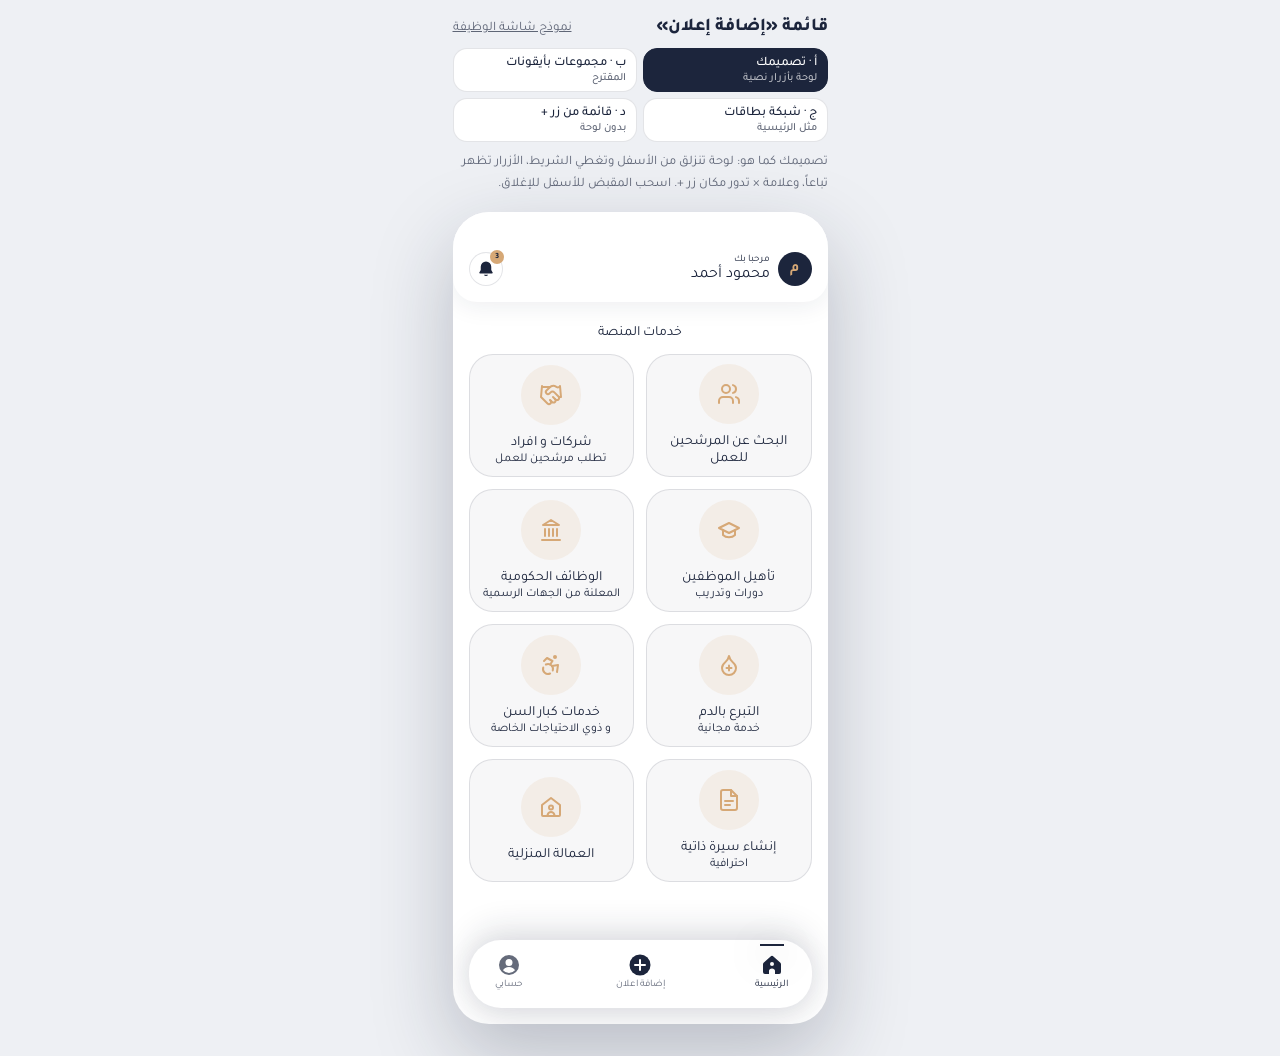
==== add-ad.html @ 14fb3308 "Add animated 'add ad' menu prototype with four variants Home screen with the services grid; tapping " ====
<!doctype html>
<html lang="ar" dir="rtl">
<head>
<meta charset="utf-8">
<meta name="viewport" content="width=device-width, initial-scale=1">
<title>قائمة إضافة إعلان</title>
<link rel="preconnect" href="https://fonts.googleapis.com">
<link rel="preconnect" href="https://fonts.gstatic.com" crossorigin>
<link href="https://fonts.googleapis.com/css2?family=Tajawal:wght@400;500;700;800&display=swap" rel="stylesheet">
<link rel="stylesheet" href="add-ad.css">
</head>
<body>

<section class="demo" aria-label="اختيار شكل القائمة">
  <div class="demo-top">
    <h1>قائمة «إضافة إعلان»</h1>
    <a href="index.html">نموذج شاشة الوظيفة</a>
  </div>
  <div class="variants" id="variants">
    <button type="button" data-v="a" class="on">أ · تصميمك<small>لوحة بأزرار نصية</small></button>
    <button type="button" data-v="b">ب · مجموعات بأيقونات<small>المقترح</small></button>
    <button type="button" data-v="c">ج · شبكة بطاقات<small>مثل الرئيسية</small></button>
    <button type="button" data-v="d">د · قائمة من زر +<small>بدون لوحة</small></button>
  </div>
  <p class="demo-desc" id="desc"></p>
</section>

<main class="phone" id="phone">

  <div class="home">
    <h2 class="services-title">خدمات المنصة</h2>
    <div class="grid" id="services"></div>
  </div>

  <header class="top">
    <div class="hello">
      <div class="avatar" aria-hidden="true">م</div>
      <div>
        <small>مرحبا بك</small>
        <strong>محمود أحمد</strong>
      </div>
    </div>
    <button type="button" class="bell" aria-label="الإشعارات، 3 جديدة">
      <svg width="18" height="18" viewBox="0 0 24 24" fill="#1C253C" aria-hidden="true"><path d="M12 2a7 7 0 0 0-7 7v4.2l-1.7 3.1A1 1 0 0 0 4.2 18h15.6a1 1 0 0 0 .9-1.7L19 13.2V9a7 7 0 0 0-7-7zm-2.8 17.5a3 3 0 0 0 5.6 0z"/></svg>
      <span class="badge">3</span>
    </button>
  </header>

  <div class="overlay" id="overlay"></div>

  <nav class="nav" aria-label="التنقل الرئيسي">
    <span class="indicator" id="indicator"></span>
    <button type="button">
      <svg width="24" height="24" viewBox="0 0 24 24" fill="currentColor" aria-hidden="true"><path d="M12 2a10 10 0 1 0 0 20 10 10 0 0 0 0-20zm0 4a3.5 3.5 0 1 1 0 7 3.5 3.5 0 0 1 0-7zm0 14a8 8 0 0 1-6-2.7c.9-1.9 3.2-3.3 6-3.3s5.1 1.4 6 3.3A8 8 0 0 1 12 20z"/></svg>
      حسابي
    </button>
    <button type="button" id="add-btn" aria-haspopup="dialog" aria-expanded="false">
      <svg class="plus" width="24" height="24" viewBox="0 0 24 24" aria-hidden="true"><circle cx="12" cy="12" r="10.5" fill="#1C253C"/><path d="M12 7v10M7 12h10" stroke="#FFFFFF" stroke-width="2" stroke-linecap="round"/></svg>
      إضافة اعلان
    </button>
    <button type="button" class="on" id="home-btn">
      <svg width="24" height="24" viewBox="0 0 24 24" fill="currentColor" aria-hidden="true"><path d="M10.6 3.4a2 2 0 0 1 2.8 0l7 6.4c.4.4.6.9.6 1.4V19a2 2 0 0 1-2 2h-4v-3.2c0-1.3-1.3-2.3-3-2.3s-3 1-3 2.3V21H5a2 2 0 0 1-2-2v-7.8c0-.5.2-1 .6-1.4zM12 9a2 2 0 1 0 0 4 2 2 0 0 0 0-4z"/></svg>
      الرئيسية
    </button>
  </nav>

  <div id="menus"></div>

  <div class="toast" id="toast" role="status" aria-live="polite"></div>
</main>

<script src="add-ad.js"></script>
</body>
</html>
---- add-ad.css ----
:root {
  --navy: #1C253C;
  --gold: #D6A876;
  --muted: rgba(28, 37, 60, .68);
  --line: rgba(28, 37, 60, .12);
  --tint: rgba(214, 168, 118, .13);
  --card: rgba(28, 37, 60, .035);
  --ease-out: cubic-bezier(.32, .72, 0, 1);
  --ease-spring: cubic-bezier(.34, 1.4, .64, 1);
}

* { box-sizing: border-box; }
[hidden] { display: none !important; }

body {
  margin: 0;
  min-height: 100vh;
  font-family: 'Tajawal', sans-serif;
  color: var(--navy);
  background: #EEF0F4;
  display: flex;
  flex-direction: column;
  align-items: center;
  gap: 16px;
  padding: 16px 0 32px;
}

button { font-family: inherit; color: inherit; cursor: pointer; }
h1, h2, h3, p { margin: 0; }

/* ---------- Demo controls (outside the phone) ---------- */
.demo {
  width: min(375px, 100% - 32px);
  display: flex;
  flex-direction: column;
  gap: 10px;
}
.demo-top { display: flex; justify-content: space-between; align-items: baseline; gap: 8px; }
.demo h1 { font-size: 18px; font-weight: 800; }
.demo a { font-size: 13px; color: var(--muted); }
.variants { display: grid; grid-template-columns: 1fr 1fr; gap: 6px; }
.variants button {
  min-height: 44px;
  padding: 6px 10px;
  border: 1px solid var(--line);
  border-radius: 14px;
  background: #FFFFFF;
  font-size: 13px;
  font-weight: 500;
  text-align: right;
}
.variants button.on { background: var(--navy); border-color: var(--navy); color: #FFFFFF; }
.variants small { display: block; font-size: 11px; opacity: .7; }
.demo-desc { font-size: 13px; line-height: 1.7; color: var(--muted); min-height: 44px; }

/* ---------- Phone ---------- */
.phone {
  position: relative;
  width: 375px;
  max-width: 100vw;
  height: 812px;
  background: #FFFFFF;
  overflow: hidden;
  border-radius: 36px;
  box-shadow: 0 30px 80px rgba(28, 37, 60, .25);
  isolation: isolate;
}
@media (max-width: 420px) {
  body { padding-top: 12px; }
  .phone { border-radius: 0; height: 100dvh; min-height: 640px; }
}

.home {
  position: absolute;
  inset: 0;
  overflow-y: auto;
  padding: 113px 16px 110px;
}

/* Header */
.top {
  position: absolute;
  top: 0; left: 0; right: 0;
  height: 90px;
  padding: 40px 16px 16px;
  background: #FFFFFF;
  border-radius: 0 0 24px 24px;
  box-shadow: 0 4px 24px rgba(28, 37, 60, .08);
  z-index: 3;
  display: flex;
  justify-content: space-between;
  align-items: center;
}
.hello { display: flex; align-items: center; gap: 8px; }
.avatar {
  width: 34px; height: 34px;
  border-radius: 50%;
  background: var(--navy);
  color: var(--gold);
  display: flex; align-items: center; justify-content: center;
  font-size: 15px; font-weight: 700;
}
.hello small { display: block; font-size: 10px; }
.hello strong { display: block; font-size: 16px; font-weight: 400; }
.bell {
  position: relative;
  width: 34px; height: 34px;
  padding: 0;
  border: .3px solid var(--line);
  border-radius: 24px;
  background: rgba(255, 255, 255, .12);
  display: flex; align-items: center; justify-content: center;
}
.bell .badge {
  position: absolute;
  top: -3px; right: -2px;
  width: 14px; height: 14px;
  border-radius: 200px;
  background: var(--gold);
  font-size: 8px; font-weight: 700;
  display: flex; align-items: center; justify-content: center;
}

/* Services grid */
.services-title { font-size: 14px; font-weight: 400; text-align: center; margin-bottom: 12px; }
.grid { display: grid; grid-template-columns: 1fr 1fr; gap: 12px; }
.tile {
  height: 123px;
  padding: 12px;
  border: 1px solid var(--line);
  border-radius: 24px;
  background: var(--card);
  display: flex; flex-direction: column; align-items: center; justify-content: center; gap: 10px;
  text-align: center;
}
.tile .ico {
  width: 60px; height: 60px;
  border-radius: 200px;
  background: var(--tint);
  display: flex; align-items: center; justify-content: center;
  color: var(--gold);
  flex: none;
}
.tile b { display: block; font-size: 14px; font-weight: 400; }
.tile span { display: block; font-size: 12px; }

/* Bottom nav */
.nav {
  position: absolute;
  left: 16px; right: 16px; bottom: 16px;
  height: 68px;
  padding: 8px 16px 12px;
  background: #FFFFFF;
  border-radius: 32px;
  box-shadow: 0 12px 32px rgba(28, 37, 60, .12), 0 -12px 32px rgba(28, 37, 60, .12);
  display: flex;
  direction: ltr;
  justify-content: space-between;
  align-items: center;
  z-index: 10;
}
.nav button {
  min-width: 48px; height: 48px;
  white-space: nowrap;
  padding: 0; border: 0; background: none;
  display: flex; flex-direction: column; align-items: center; justify-content: center; gap: 2px;
  font-size: 10px;
  color: var(--muted);
}
.nav button.on { color: var(--navy); }
.nav .plus { transition: transform .35s var(--ease-spring); }
.nav .indicator {
  position: absolute;
  top: 4px; left: 0;
  width: 24px; height: 2px;
  background: var(--navy);
  box-shadow: 0 8px 32px rgba(28, 37, 60, .5);
  transition: transform .35s var(--ease-out);
}

/* Toast */
.toast {
  position: absolute;
  left: 50%; top: 104px;
  transform: translate(-50%, -12px);
  opacity: 0;
  padding: 10px 16px;
  border-radius: 200px;
  background: var(--navy);
  color: #FFFFFF;
  font-size: 13px;
  white-space: nowrap;
  z-index: 30;
  pointer-events: none;
  transition: opacity .25s ease, transform .25s var(--ease-out);
}
.toast.show { opacity: 1; transform: translate(-50%, 0); }

/* ---------- Shared overlay ---------- */
.overlay {
  position: absolute;
  inset: 0;
  background: rgba(28, 37, 60, .5);
  opacity: 0;
  pointer-events: none;
  transition: opacity .3s ease;
  z-index: 8;
}
.phone.open .overlay { opacity: 1; pointer-events: auto; }

/* Menus are hidden until opened; .in triggers the enter animation */
.menu { visibility: hidden; }
.menu.in { visibility: visible; }

.item {
  opacity: 0;
  transform: translateY(14px);
  transition: opacity .2s ease, transform .2s ease;
}
.menu.in .item {
  opacity: 1;
  transform: none;
  transition: opacity .35s ease calc(120ms + var(--i) * 45ms), transform .45s var(--ease-out) calc(120ms + var(--i) * 45ms);
}

.chev { flex: none; color: var(--navy); }

/* ---------- Sheets (A, B, C) ---------- */
.sheet {
  position: absolute;
  left: 6px; right: 6px;
  background: #FFFFFF;
  z-index: 20;
  transform: translateY(105%);
  transition: transform .3s cubic-bezier(.4, 0, 1, 1), visibility 0s linear .3s;
  touch-action: none;
}
.sheet.in {
  transform: translateY(var(--drag, 0px));
  transition: transform .5s var(--ease-out), visibility 0s;
}
.sheet.dragging { transition: none; }

.handle {
  display: block;
  width: 100%;
  height: 28px;
  padding: 0; border: 0; background: none;
  cursor: grab;
}
.handle::before {
  content: "";
  display: block;
  width: 128px; height: 5px;
  margin: 12px auto 0;
  border-radius: 200px;
  background: rgba(28, 37, 60, .15);
}

/* A: your design. Full sheet over the nav, close button where the + was */
.sheet-a {
  bottom: 0;
  border-radius: 40px 40px 0 0;
  padding: 0 21px 100px;
}
.sheet-a .list { display: flex; flex-direction: column; gap: 16px; padding-top: 7px; }
.pill {
  width: 100%;
  min-height: 48px;
  padding: 10px 20px 10px 12px;
  border: 1.5px solid var(--gold);
  border-radius: 30px;
  background: #FFFFFF;
  box-shadow: 0 4px 4px rgba(28, 37, 60, .25);
  display: flex; align-items: center; justify-content: space-between; gap: 12px;
  font-size: 12px;
  line-height: 1.5;
  text-align: right;
}
.close-x {
  position: absolute;
  left: 50%; bottom: 36px;
  width: 44px; height: 44px;
  margin-left: -22px;
  padding: 0; border: 0; background: none;
  display: flex; align-items: center; justify-content: center;
  transform: rotate(-45deg);
  opacity: 0;
  transition: transform .3s ease, opacity .2s ease;
}
.sheet-a.in .close-x {
  transform: rotate(0);
  opacity: 1;
  transition: transform .45s var(--ease-spring) .1s, opacity .2s ease .1s;
}

/* B and C: floating sheet above the nav; the nav + turns into × */
.sheet-b, .sheet-c {
  bottom: 92px;
  left: 12px; right: 12px;
  border-radius: 28px;
  padding: 0 12px 12px;
  box-shadow: 0 20px 48px rgba(28, 37, 60, .25);
  max-height: calc(100% - 120px);
  overflow-y: auto;
}
.sheet-head { padding: 0 6px 10px; }
.sheet-head h2 { font-size: 16px; font-weight: 700; }
.sheet-head p { font-size: 12px; color: var(--muted); margin-top: 2px; }

/* B: grouped rows with icons */
.group-label { font-size: 11px; font-weight: 700; color: var(--muted); padding: 10px 8px 6px; }
.row {
  width: 100%;
  min-height: 60px;
  padding: 8px;
  border: 0;
  border-radius: 18px;
  background: none;
  display: flex; align-items: center; gap: 12px;
  text-align: right;
}
.row:hover, .row:focus-visible { background: var(--card); }
.row .ico {
  width: 44px; height: 44px;
  border-radius: 200px;
  background: var(--tint);
  color: var(--gold);
  display: flex; align-items: center; justify-content: center;
  flex: none;
}
.row .txt { flex: 1; min-width: 0; }
.row b { display: block; font-size: 14px; font-weight: 700; }
.row small { display: block; font-size: 12px; color: var(--muted); margin-top: 2px; }
.free {
  display: inline-block;
  margin-inline-start: 6px;
  padding: 2px 8px;
  border-radius: 200px;
  background: #E6F2EA;
  color: #1E6B3A;
  font-size: 10px;
  font-weight: 700;
  vertical-align: 2px;
}

/* C: tile grid */
.tiles { display: grid; grid-template-columns: 1fr 1fr; gap: 10px; }
.mini {
  min-height: 112px;
  padding: 12px 8px;
  border: 1px solid var(--line);
  border-radius: 20px;
  background: var(--card);
  display: flex; flex-direction: column; align-items: center; justify-content: center; gap: 8px;
  text-align: center;
}
.mini .ico {
  width: 48px; height: 48px;
  border-radius: 200px;
  background: var(--tint);
  color: var(--gold);
  display: flex; align-items: center; justify-content: center;
}
.mini b { font-size: 13px; font-weight: 700; line-height: 1.4; }
.mini small { font-size: 11px; color: var(--muted); }
.mini.wide { grid-column: 1 / -1; min-height: 64px; flex-direction: row; justify-content: flex-start; padding: 8px 12px; text-align: right; }
.mini.wide .ico { width: 44px; height: 44px; }

/* ---------- D: speed dial out of the + button ---------- */
.dial {
  position: absolute;
  left: 16px; right: 16px; bottom: 96px;
  z-index: 20;
  display: flex;
  flex-direction: column;
  align-items: center;
  gap: 10px;
  pointer-events: none;
}
.dial.in { pointer-events: auto; }
.dial .chip {
  min-height: 44px;
  max-width: 100%;
  padding: 8px 14px 8px 10px;
  border: 1.5px solid var(--gold);
  border-radius: 30px;
  background: #FFFFFF;
  box-shadow: 0 6px 16px rgba(28, 37, 60, .2);
  display: flex; align-items: center; gap: 10px;
  font-size: 13px;
  text-align: right;
  transform-origin: 50% 100%;
}
.dial .chip .ico {
  width: 30px; height: 30px;
  border-radius: 200px;
  background: var(--tint);
  color: var(--gold);
  display: flex; align-items: center; justify-content: center;
  flex: none;
}
.dial .item { transform: translateY(24px) scale(.7); }
.dial.in .item {
  transform: none;
  transition: opacity .25s ease calc(var(--r) * 40ms), transform .45s var(--ease-spring) calc(var(--r) * 40ms);
}

/* Nav + becomes × for B, C and D */
.phone.open.keep-nav .nav .plus { transform: rotate(45deg); }
.phone.open.keep-nav .nav { z-index: 21; }

@media (prefers-reduced-motion: reduce) {
  *, *::before, *::after { transition-duration: .01ms !important; transition-delay: 0s !important; }
}
.dial { transition: visibility 0s linear .25s; }
.dial.in { transition: visibility 0s; }
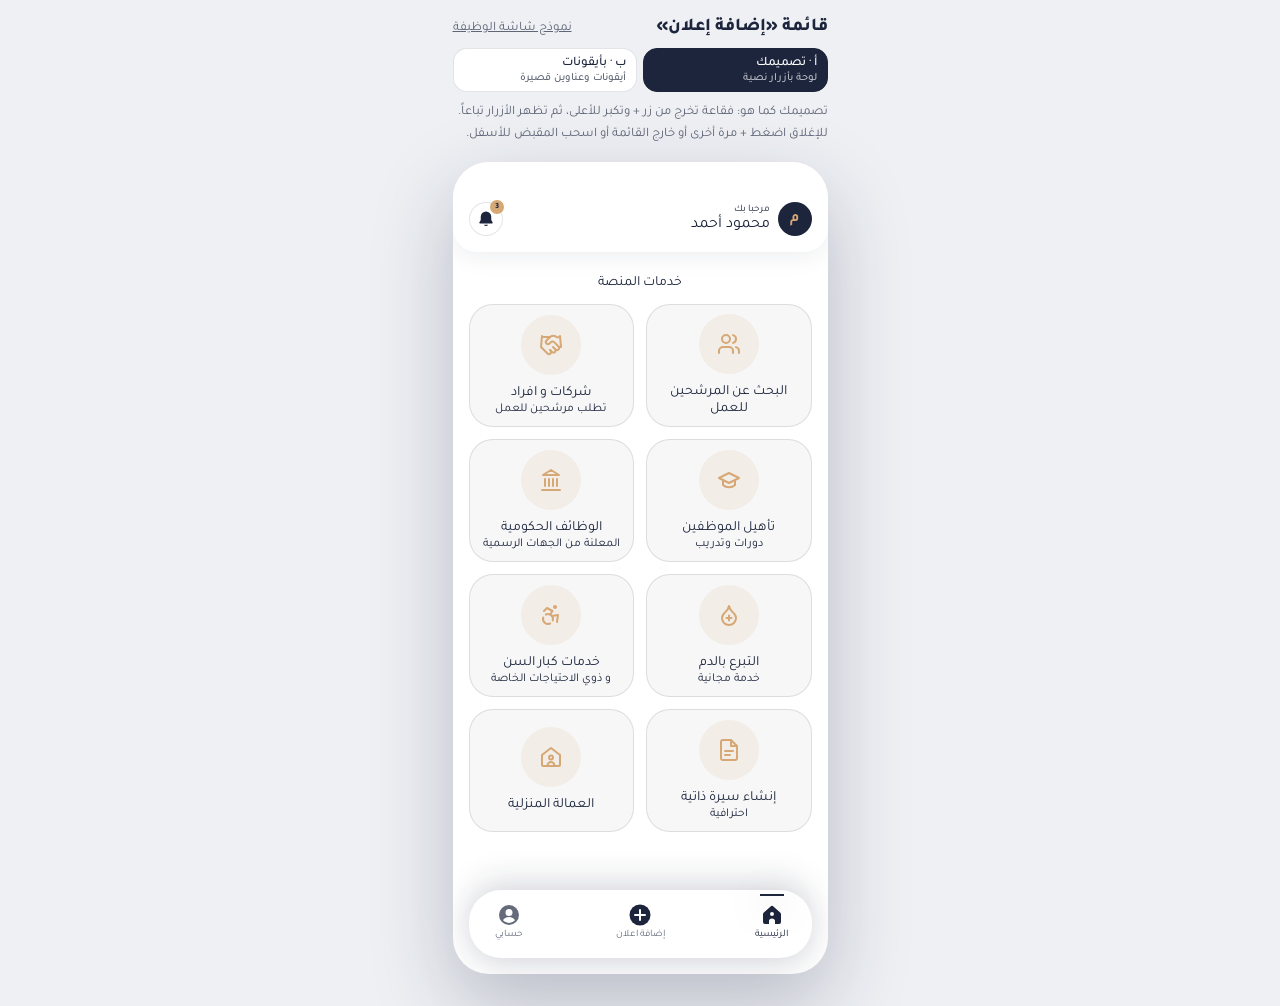
==== commit a5b0f4ff: "Keep only options A and B; drop section labels from B Remove the tile grid and speed dial variants, " ====
--- a/add-ad.html
+++ b/add-ad.html
@@ -18,9 +18,7 @@
   </div>
   <div class="variants" id="variants">
     <button type="button" data-v="a" class="on">أ · تصميمك<small>لوحة بأزرار نصية</small></button>
-    <button type="button" data-v="b">ب · مجموعات بأيقونات<small>المقترح</small></button>
-    <button type="button" data-v="c">ج · شبكة بطاقات<small>مثل الرئيسية</small></button>
-    <button type="button" data-v="d">د · قائمة من زر +<small>بدون لوحة</small></button>
+    <button type="button" data-v="b">ب · بأيقونات<small>أيقونات وعناوين قصيرة</small></button>
   </div>
   <p class="demo-desc" id="desc"></p>
 </section>
--- a/add-ad.css
+++ b/add-ad.css
@@ -257,12 +257,25 @@
   background: rgba(28, 37, 60, .15);
 }
 
-/* A: your design. Full sheet over the nav, close button where the + was */
+/* A: your design. A speech-bubble sheet whose tail points at the + button.
+   It grows out of the button; the nav stays on top. */
 .sheet-a {
-  bottom: 0;
-  border-radius: 40px 40px 0 0;
-  padding: 0 21px 100px;
-}
+  bottom: 28px;
+  left: 6px; right: 6px;
+  background: none;
+  transform-origin: 50% 100%;
+  transform: translateY(24px) scale(.2);
+  opacity: 0;
+  transition: transform .25s cubic-bezier(.4, 0, 1, 1), opacity .2s ease .05s, visibility 0s linear .3s;
+}
+.sheet-a.in {
+  transform: translateY(var(--drag, 0px));
+  opacity: 1;
+  transition: transform .55s var(--ease-spring), opacity .18s ease, visibility 0s;
+}
+.sheet-a.dragging { transition: none; }
+.bubble { position: absolute; inset: 0; width: 100%; height: 100%; overflow: visible; }
+.sheet-a .body { position: relative; padding: 0 15px 36px; }
 .sheet-a .list { display: flex; flex-direction: column; gap: 16px; padding-top: 7px; }
 .pill {
   width: 100%;
@@ -277,25 +290,9 @@
   line-height: 1.5;
   text-align: right;
 }
-.close-x {
-  position: absolute;
-  left: 50%; bottom: 36px;
-  width: 44px; height: 44px;
-  margin-left: -22px;
-  padding: 0; border: 0; background: none;
-  display: flex; align-items: center; justify-content: center;
-  transform: rotate(-45deg);
-  opacity: 0;
-  transition: transform .3s ease, opacity .2s ease;
-}
-.sheet-a.in .close-x {
-  transform: rotate(0);
-  opacity: 1;
-  transition: transform .45s var(--ease-spring) .1s, opacity .2s ease .1s;
-}
-
-/* B and C: floating sheet above the nav; the nav + turns into × */
-.sheet-b, .sheet-c {
+
+/* B: floating sheet above the nav; the nav + turns into × */
+.sheet-b {
   bottom: 92px;
   left: 12px; right: 12px;
   border-radius: 28px;
@@ -308,8 +305,7 @@
 .sheet-head h2 { font-size: 16px; font-weight: 700; }
 .sheet-head p { font-size: 12px; color: var(--muted); margin-top: 2px; }
 
-/* B: grouped rows with icons */
-.group-label { font-size: 11px; font-weight: 700; color: var(--muted); padding: 10px 8px 6px; }
+/* B: rows with icons */
 .row {
   width: 100%;
   min-height: 60px;
@@ -344,74 +340,10 @@
   vertical-align: 2px;
 }
 
-/* C: tile grid */
-.tiles { display: grid; grid-template-columns: 1fr 1fr; gap: 10px; }
-.mini {
-  min-height: 112px;
-  padding: 12px 8px;
-  border: 1px solid var(--line);
-  border-radius: 20px;
-  background: var(--card);
-  display: flex; flex-direction: column; align-items: center; justify-content: center; gap: 8px;
-  text-align: center;
-}
-.mini .ico {
-  width: 48px; height: 48px;
-  border-radius: 200px;
-  background: var(--tint);
-  color: var(--gold);
-  display: flex; align-items: center; justify-content: center;
-}
-.mini b { font-size: 13px; font-weight: 700; line-height: 1.4; }
-.mini small { font-size: 11px; color: var(--muted); }
-.mini.wide { grid-column: 1 / -1; min-height: 64px; flex-direction: row; justify-content: flex-start; padding: 8px 12px; text-align: right; }
-.mini.wide .ico { width: 44px; height: 44px; }
-
-/* ---------- D: speed dial out of the + button ---------- */
-.dial {
-  position: absolute;
-  left: 16px; right: 16px; bottom: 96px;
-  z-index: 20;
-  display: flex;
-  flex-direction: column;
-  align-items: center;
-  gap: 10px;
-  pointer-events: none;
-}
-.dial.in { pointer-events: auto; }
-.dial .chip {
-  min-height: 44px;
-  max-width: 100%;
-  padding: 8px 14px 8px 10px;
-  border: 1.5px solid var(--gold);
-  border-radius: 30px;
-  background: #FFFFFF;
-  box-shadow: 0 6px 16px rgba(28, 37, 60, .2);
-  display: flex; align-items: center; gap: 10px;
-  font-size: 13px;
-  text-align: right;
-  transform-origin: 50% 100%;
-}
-.dial .chip .ico {
-  width: 30px; height: 30px;
-  border-radius: 200px;
-  background: var(--tint);
-  color: var(--gold);
-  display: flex; align-items: center; justify-content: center;
-  flex: none;
-}
-.dial .item { transform: translateY(24px) scale(.7); }
-.dial.in .item {
-  transform: none;
-  transition: opacity .25s ease calc(var(--r) * 40ms), transform .45s var(--ease-spring) calc(var(--r) * 40ms);
-}
-
-/* Nav + becomes × for B, C and D */
-.phone.open.keep-nav .nav .plus { transform: rotate(45deg); }
+/* Nav + becomes × for B */
+.phone.open.rotate-plus .nav .plus { transform: rotate(45deg); }
 .phone.open.keep-nav .nav { z-index: 21; }
 
 @media (prefers-reduced-motion: reduce) {
   *, *::before, *::after { transition-duration: .01ms !important; transition-delay: 0s !important; }
 }
-.dial { transition: visibility 0s linear .25s; }
-.dial.in { transition: visibility 0s; }
